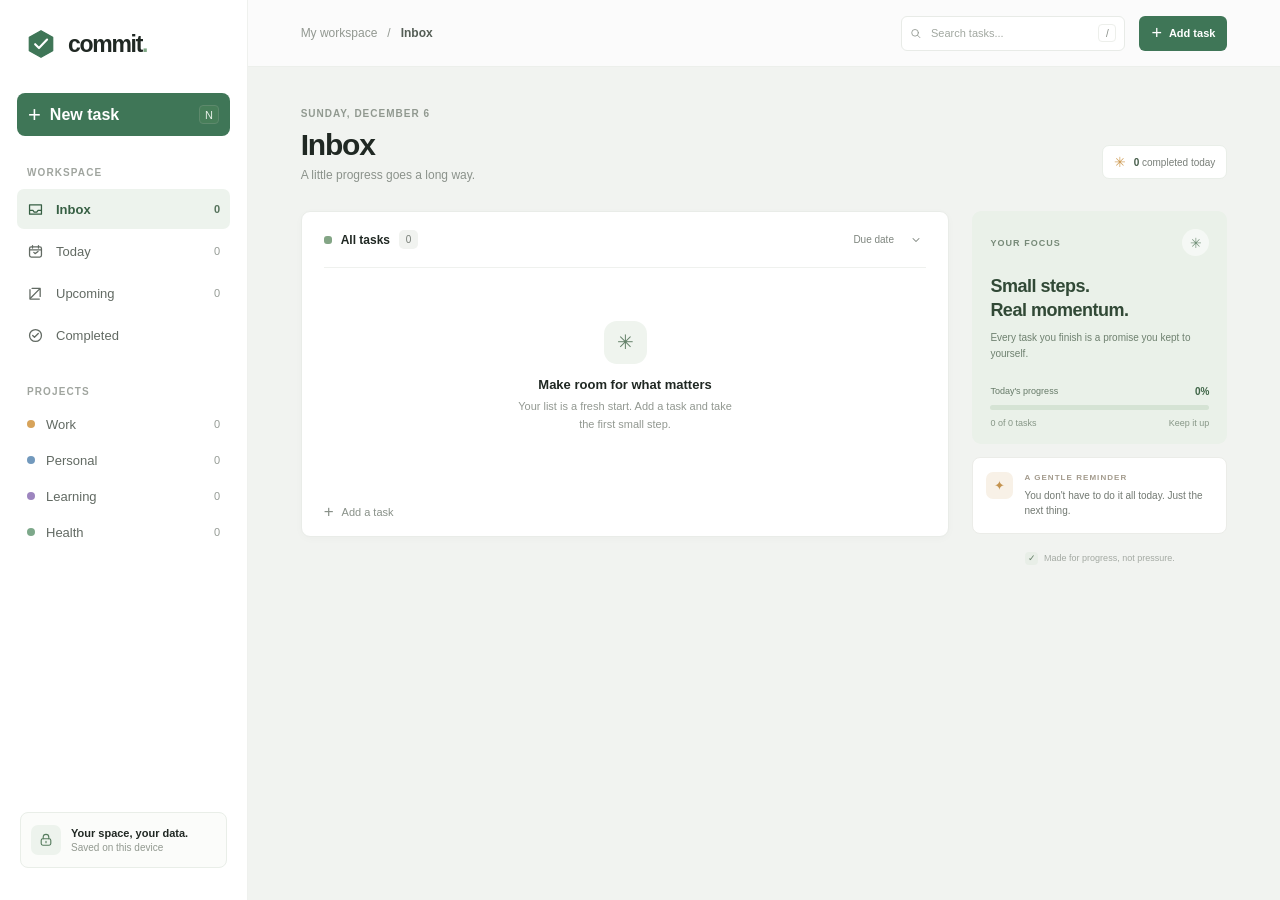
==== index.html @ 260418a7 "Update This is to see if it worked." ====
<!doctype html>
<html lang="en">
  <head>
    <meta charset="utf-8" />
    <meta name="viewport" content="width=device-width, initial-scale=1" />
    <meta
      name="description"
      content="Commit is a calm, local-first task manager that helps you make progress one task at a time."
    />
    <meta name="theme-color" content="#f7f8f6" />
    <title>Commit — Make room for what matters</title>
    <link rel="stylesheet" href="src/styles.css" />
    <script src="src/app.js" defer></script>
  </head>
  <body>
    <div class="app-shell">
      <aside class="sidebar" aria-label="Main navigation">
        <a class="brand" href="#" aria-label="Commit home" data-view-link="inbox">
          <span class="brand-mark" aria-hidden="true">
            <svg viewBox="0 0 32 32" fill="none">
              <path d="M16 3.5 27 9.75v12.5L16 28.5 5 22.25V9.75L16 3.5Z" />
              <path d="m10.5 16.2 3.6 3.6 7.6-8" />
            </svg>
          </span>
          <span class="brand-name">commit<span>.</span></span>
        </a>

        <button class="sidebar-add" type="button" data-open-dialog aria-label="New task">
          <span class="plus-icon" aria-hidden="true">+</span>
          <span>New task</span>
          <kbd>N</kbd>
        </button>

        <nav class="primary-nav" aria-label="Tasks">
          <p class="nav-label">WORKSPACE</p>
          <button class="nav-item is-active" type="button" data-view-link="inbox" aria-label="Inbox">
            <svg viewBox="0 0 20 20" aria-hidden="true"><path d="M3 4.5h14v11H3zM3 11h4l1.5 2h3L13 11h4" /></svg>
            <span>Inbox</span>
            <span class="nav-count" data-count="inbox">0</span>
          </button>
          <button class="nav-item" type="button" data-view-link="today" aria-label="Today">
            <svg viewBox="0 0 20 20" aria-hidden="true"><rect x="3" y="4.5" width="14" height="12" rx="2" /><path d="M6.5 3v3M13.5 3v3M3 8h14m-9 3 1.5 1.5L13 10" /></svg>
            <span>Today</span>
            <span class="nav-count" data-count="today">0</span>
          </button>
          <button class="nav-item" type="button" data-view-link="upcoming" aria-label="Upcoming">
            <svg viewBox="0 0 20 20" aria-hidden="true"><path d="M4 15.5 15.5 4M6 4h9.5v9.5" /><path d="M3.5 5.5v11h11" /></svg>
            <span>Upcoming</span>
            <span class="nav-count" data-count="upcoming">0</span>
          </button>
          <button class="nav-item" type="button" data-view-link="completed" aria-label="Completed">
            <svg viewBox="0 0 20 20" aria-hidden="true"><circle cx="10" cy="10" r="7" /><path d="m6.7 10 2.1 2.1 4.5-4.5" /></svg>
            <span>Completed</span>
          </button>
        </nav>

        <div class="projects">
          <div class="projects-heading">
            <p class="nav-label">PROJECTS</p>
          </div>
          <button class="project-item" type="button" data-project-link="Work" aria-label="Work project">
            <span class="project-dot dot-work"></span><span>Work</span>
            <span class="nav-count" data-project-count="Work">0</span>
          </button>
          <button class="project-item" type="button" data-project-link="Personal" aria-label="Personal project">
            <span class="project-dot dot-personal"></span><span>Personal</span>
            <span class="nav-count" data-project-count="Personal">0</span>
          </button>
          <button class="project-item" type="button" data-project-link="Learning" aria-label="Learning project">
            <span class="project-dot dot-learning"></span><span>Learning</span>
            <span class="nav-count" data-project-count="Learning">0</span>
          </button>
          <button class="project-item" type="button" data-project-link="Health" aria-label="Health project">
            <span class="project-dot dot-health"></span><span>Health</span>
            <span class="nav-count" data-project-count="Health">0</span>
          </button>
        </div>

        <div class="sidebar-bottom">
          <div class="local-note">
            <span class="local-icon" aria-hidden="true">
              <svg viewBox="0 0 20 20"><rect x="4" y="8.5" width="12" height="8" rx="2" /><path d="M6.5 8.5v-2a3.5 3.5 0 0 1 7 0v2m-3.5 3v2" /></svg>
            </span>
            <span><strong>Your space, your data.</strong><small>Saved on this device</small></span>
          </div>
        </div>
      </aside>

      <main class="main-area">
        <header class="topbar">
          <div class="breadcrumb"><span>My workspace</span><span aria-hidden="true">/</span><strong id="breadcrumb-view">Inbox</strong></div>
          <div class="topbar-actions">
            <label class="search-box">
              <svg viewBox="0 0 20 20" aria-hidden="true"><circle cx="8.8" cy="8.8" r="5.8" /><path d="m13.2 13.2 4 4" /></svg>
              <input id="search-input" type="search" placeholder="Search tasks..." aria-label="Search tasks" />
              <kbd>/</kbd>
            </label>
            <button class="top-add" type="button" data-open-dialog><span aria-hidden="true">+</span> Add task</button>
          </div>
        </header>

        <div id="storage-message" class="storage-message" role="status" hidden></div>

        <div class="content-wrap">
          <section class="welcome-row" aria-labelledby="page-title">
            <div>
              <p class="eyebrow" id="current-date"></p>
              <h1 id="page-title">Inbox</h1>
              <p class="page-subtitle" id="page-subtitle">A little progress goes a long way.</p>
            </div>
            <div class="streak-chip"><span class="sparkle" aria-hidden="true">✳</span><span><strong id="completed-today">0</strong> completed today</span></div>
          </section>

          <div class="dashboard-grid">
            <section class="task-panel" aria-label="Task list">
              <div class="list-toolbar">
                <div class="list-heading">
                  <span class="list-indicator" aria-hidden="true"></span>
                  <h2 id="list-title">All tasks</h2>
                  <span class="task-total" id="task-total">0</span>
                </div>
                <label class="sort-select">
                  <span class="sr-only">Sort tasks</span>
                  <select id="sort-select">
                    <option value="date">Due date</option>
                    <option value="priority">Priority</option>
                    <option value="created">Date added</option>
                  </select>
                  <svg viewBox="0 0 16 16" aria-hidden="true"><path d="m4 6 4 4 4-4" /></svg>
                </label>
              </div>
              <div id="task-list" class="task-list" aria-live="polite"></div>
              <button class="add-inline" type="button" data-open-dialog><span aria-hidden="true">+</span> Add a task</button>
            </section>

            <aside class="insights-column" aria-label="Your progress">
              <section class="focus-card">
                <div class="focus-card-top"><span class="card-kicker">YOUR FOCUS</span><span class="focus-orb" aria-hidden="true">✳</span></div>
                <h2>Small steps.<br />Real momentum.</h2>
                <p>Every task you finish is a promise you kept to yourself.</p>
                <div class="progress-meta"><span>Today's progress</span><strong id="progress-label">0%</strong></div>
                <div class="progress-track" role="progressbar" aria-label="Today's task completion" aria-valuemin="0" aria-valuemax="100" aria-valuenow="0"><span id="progress-fill"></span></div>
                <div class="progress-foot"><span id="progress-count">0 of 0 tasks</span><span>Keep it up</span></div>
              </section>

              <section class="tip-card">
                <span class="tip-icon" aria-hidden="true">✦</span>
                <div><p class="card-kicker">A GENTLE REMINDER</p><p class="tip-copy">You don't have to do it all today. Just the next thing.</p></div>
              </section>
              <div class="made-note"><span class="tiny-mark" aria-hidden="true">✓</span> Made for progress, not pressure.</div>
            </aside>
          </div>
        </div>
      </main>
    </div>

    <dialog class="task-dialog" id="task-dialog" aria-labelledby="dialog-title">
      <form id="task-form">
        <div class="dialog-header">
          <div><p class="eyebrow">MAKE A LITTLE PROGRESS</p><h2 id="dialog-title">Add a task</h2></div>
          <button class="icon-button" type="button" data-close-dialog aria-label="Close">×</button>
        </div>
        <label class="field-label" for="task-title">What needs doing?</label>
        <input class="title-input" id="task-title" name="title" maxlength="120" placeholder="e.g. Send the project update" required autocomplete="off" />
        <div class="form-row">
          <label class="form-field" for="task-project"><span class="field-label">Project</span>
            <select id="task-project" name="project">
              <option>Work</option><option>Personal</option><option>Learning</option><option>Health</option>
            </select>
          </label>
          <label class="form-field" for="task-priority"><span class="field-label">Priority</span>
            <select id="task-priority" name="priority">
              <option value="low">Low</option><option value="medium" selected>Medium</option><option value="high">High</option>
            </select>
          </label>
        </div>
        <label class="form-field due-field" for="task-due"><span class="field-label">Due date <span>(optional)</span></span>
          <input id="task-due" name="dueDate" type="date" />
        </label>
        <div class="dialog-actions">
          <button class="cancel-button" type="button" data-close-dialog>Cancel</button>
          <button class="submit-button" type="submit"><span aria-hidden="true">+</span> Add task</button>
        </div>
      </form>
    </dialog>
    <div class="toast" id="toast" role="status" aria-live="polite"></div>
  </body>
</html>
---- src/styles.css ----
:root {
  color-scheme: light;
  --ink: #202823;
  --muted: #858c86;
  --line: #edf0ec;
  --canvas: #f1f3f0;
  --green: #3f7657;
  --green-dark: #315f45;
  --green-pale: #e8f0e9;
  --font-body: "Segoe UI", Arial, sans-serif;
  --font-display: "Segoe UI", Arial, sans-serif;
  font-family: var(--font-body);
  color: var(--ink);
  background: var(--canvas);
  font-synthesis: none;
  text-rendering: optimizeLegibility;
  -webkit-font-smoothing: antialiased;
}

* { box-sizing: border-box; }
body { min-width: 320px; min-height: 100vh; margin: 0; }
button, input, select { font: inherit; }
button { color: inherit; }
button:focus-visible, a:focus-visible, input:focus-visible, select:focus-visible { outline: 3px solid #a8c8ad; outline-offset: 3px; }
.app-shell { min-height: 100vh; }

.sidebar {
  position: fixed;
  inset: 0 auto 0 0;
  z-index: 2;
  display: flex;
  flex-direction: column;
  width: 248px;
  padding: 27px 17px 14px;
  background: #fff;
  border-right: 1px solid #eff1ee;
}
.brand { display: inline-flex; align-items: center; gap: 10px; width: fit-content; margin: 0 0 32px 7px; color: var(--ink); text-decoration: none; }
.brand-mark { width: 34px; height: 34px; }
.brand-mark svg { width: 100%; height: 100%; }
.brand-mark path:first-child { fill: var(--green); stroke: var(--green); stroke-width: 1.2; stroke-linejoin: round; }
.brand-mark path:last-child { stroke: #fff; stroke-width: 2; stroke-linecap: round; stroke-linejoin: round; }
.brand-name { font: 800 23px var(--font-display); letter-spacing: -1.3px; }
.brand-name > span { color: #80a886; }
.sidebar-add { display: flex; align-items: center; gap: 9px; width: 100%; min-height: 43px; padding: 0 11px; border: 0; border-radius: 8px; background: var(--green); color: #fff; font-weight: 600; cursor: pointer; transition: background .18s, transform .18s; }
.sidebar-add:hover, .top-add:hover, .submit-button:hover { background: var(--green-dark); }
.sidebar-add:active, .top-add:active { transform: translateY(1px); }
.plus-icon { font-size: 22px; font-weight: 400; line-height: 1; }
kbd { display: inline-flex; align-items: center; justify-content: center; min-width: 20px; height: 19px; padding: 0 5px; border: 1px solid #e8ebe7; border-radius: 4px; background: #fff; color: #858b85; font: 500 11px var(--font-body); }
.sidebar-add kbd { margin-left: auto; border-color: #5d896c; background: #477e59; color: #e7f0e8; }
.primary-nav { margin-top: 31px; }
.nav-label { margin: 0; color: #a0a59f; font-size: 10px; font-weight: 700; letter-spacing: 1.1px; }
.primary-nav > .nav-label { margin: 0 0 11px 10px; }
.nav-item, .project-item { display: flex; align-items: center; gap: 12px; width: 100%; height: 40px; padding: 0 10px; border: 0; border-radius: 7px; background: transparent; color: #626a63; text-align: left; font-size: 13px; cursor: pointer; }
.nav-item + .nav-item { margin-top: 2px; }
.nav-item svg { width: 17px; height: 17px; flex: none; fill: none; stroke: currentColor; stroke-width: 1.5; stroke-linecap: round; stroke-linejoin: round; }
.nav-item:hover, .project-item:hover { background: #f6f8f5; }
.nav-item.is-active { background: #edf3ed; color: #365f43; font-weight: 600; }
.nav-count { margin-left: auto; color: #969c96; font-size: 11px; font-variant-numeric: tabular-nums; }
.nav-item.is-active .nav-count { color: #55725b; }
.projects { margin-top: 31px; }
.projects-heading { display: flex; align-items: center; margin: 0 0 9px 10px; }
.project-item { height: 36px; gap: 11px; }
.project-item.is-active { background: #edf3ed; }
.project-dot { width: 8px; height: 8px; border-radius: 50%; }
.dot-work { background: #d7a35a; }.dot-personal { background: #7299bd; }.dot-learning { background: #9d85bf; }.dot-health { background: #7da88a; }
.sidebar-bottom { margin-top: auto; }
.local-note { display: flex; align-items: center; gap: 10px; margin: 0 3px 18px; padding: 12px 10px; border: 1px solid #e9eee8; border-radius: 8px; background: #fbfcfa; }
.local-icon { display: grid; width: 30px; height: 30px; flex: none; place-items: center; border-radius: 7px; background: #edf3ed; color: #557b5d; }
.local-icon svg { width: 16px; height: 16px; fill: none; stroke: currentColor; stroke-width: 1.4; stroke-linecap: round; stroke-linejoin: round; }
.local-note strong, .local-note small { display: block; }
.local-note strong { font-size: 11px; font-weight: 600; }
.local-note small { margin-top: 3px; color: #929990; font-size: 10px; }
.main-area { min-height: 100vh; margin-left: 248px; }
.topbar { display: flex; align-items: center; justify-content: space-between; height: 67px; padding: 0 5.1%; border-bottom: 1px solid #ecefeb; background: rgba(255,255,255,.72); }
.breadcrumb { display: flex; align-items: center; gap: 10px; color: #929891; font-size: 12px; }
.breadcrumb strong { color: #555e56; font-weight: 600; }
.topbar-actions { display: flex; align-items: center; gap: 14px; }
.search-box { display: flex; align-items: center; gap: 9px; width: 224px; height: 35px; padding: 0 8px; border: 1px solid #e8ebe7; border-radius: 6px; background: white; }
.search-box svg { width: 15px; height: 15px; fill: none; stroke: #929891; stroke-width: 1.5; stroke-linecap: round; }
.search-box input { width: 100%; min-width: 0; padding: 0; border: 0; outline: 0; background: transparent; color: var(--ink); font-size: 11px; }
.search-box input::placeholder { color: #a2a8a1; }
.search-box kbd { min-width: 18px; height: 18px; border-color: #edeFEB; font-size: 10px; }
.top-add { display: flex; align-items: center; gap: 7px; height: 35px; padding: 0 12px; border: 0; border-radius: 6px; background: var(--green); color: white; font-size: 11px; font-weight: 600; cursor: pointer; transition: background .18s, transform .18s; }
.top-add > span { font-size: 18px; font-weight: 400; line-height: 1; }
.content-wrap { max-width: 1240px; margin: 0 auto; padding: 41px 5.1% 60px; }
.welcome-row { display: flex; align-items: flex-end; justify-content: space-between; margin-bottom: 29px; }
.eyebrow { margin: 0 0 8px; color: #919990; font-size: 10px; font-weight: 600; letter-spacing: 1px; text-transform: uppercase; }
h1, h2, p { margin-top: 0; }
h1 { margin-bottom: 5px; font: 700 30px/1.2 var(--font-display); letter-spacing: -1.2px; }
.page-subtitle { margin: 0; color: #8b928b; font-size: 12px; }
.streak-chip { display: flex; align-items: center; gap: 8px; margin-bottom: 3px; padding: 8px 11px; border: 1px solid #e9eee8; border-radius: 7px; background: #fff; color: #797f79; font-size: 10px; }
.streak-chip strong { color: #455c49; font-weight: 700; }
.sparkle { color: #ce9b54; font-size: 14px; }
.dashboard-grid { display: grid; grid-template-columns: minmax(0, 1fr) 255px; align-items: start; gap: 23px; }
.task-panel { min-width: 0; padding: 0 22px; border: 1px solid #e9ece8; border-radius: 9px; background: #fff; box-shadow: 0 2px 8px rgba(28,42,30,.025); }
.list-toolbar { display: flex; align-items: center; justify-content: space-between; min-height: 56px; border-bottom: 1px solid #eff1ee; }
.list-heading { display: flex; align-items: center; gap: 9px; }
.list-indicator { width: 8px; height: 8px; border-radius: 3px; background: #83a585; }
.list-heading h2 { margin: 0; font-size: 12px; font-weight: 600; }
.task-total { display: inline-grid; min-width: 19px; height: 19px; padding: 0 5px; place-items: center; border-radius: 5px; background: #f1f3f0; color: #777e77; font-size: 10px; }
.sort-select { position: relative; display: inline-flex; align-items: center; }
.sort-select select { appearance: none; padding: 6px 21px 6px 8px; border: 0; outline-offset: 0; background: transparent; color: #7f867f; font-size: 10px; cursor: pointer; }
.sort-select svg { position: absolute; right: 4px; width: 12px; height: 12px; pointer-events: none; fill: none; stroke: #848b84; stroke-width: 1.4; stroke-linecap: round; stroke-linejoin: round; }
.task-list { min-height: 220px; }
.task-row { display: grid; grid-template-columns: 20px minmax(0,1fr) auto 27px; align-items: center; gap: 11px; min-height: 66px; border-bottom: 1px solid #f0f2ef; }
.task-check { display: grid; width: 18px; height: 18px; padding: 0; place-items: center; border: 1.5px solid #cbd3ca; border-radius: 50%; background: #fff; color: transparent; cursor: pointer; transition: all .18s; }
.task-check:hover { border-color: var(--green); background: #f4f8f4; }
.task-check svg { width: 11px; height: 11px; fill: none; stroke: currentColor; stroke-width: 2; stroke-linecap: round; stroke-linejoin: round; }
.task-check[aria-pressed="true"] { border-color: var(--green); background: var(--green); color: white; }
.task-main { min-width: 0; }
.task-name { overflow: hidden; margin: 0; color: #343b35; font-size: 12px; font-weight: 500; line-height: 1.4; text-overflow: ellipsis; white-space: nowrap; }
.task-row.is-complete .task-name { color: #9a9f99; text-decoration: line-through; }
.task-meta { display: flex; align-items: center; gap: 7px; margin-top: 5px; color: #929891; font-size: 10px; }
.task-project { display: inline-flex; align-items: center; gap: 5px; }
.task-project .project-dot { width: 6px; height: 6px; }
.meta-divider { width: 2px; height: 2px; border-radius: 50%; background: #b5bbb4; }
.due-label.is-overdue { color: #bd655c; }
.priority-label { display: inline-flex; align-items: center; gap: 4px; margin-left: 3px; color: #90968f; font-size: 9px; text-transform: capitalize; }
.priority-label::before { width: 6px; height: 6px; border-radius: 50%; background: #b4b9b3; content: ""; }
.priority-high::before { background: #d77967; }.priority-medium::before { background: #d9aa5e; }.priority-low::before { background: #8bab8d; }
.delete-task { display: grid; width: 26px; height: 28px; padding: 0; place-items: center; border: 0; border-radius: 5px; background: transparent; color: #a2a8a1; font-size: 17px; cursor: pointer; opacity: 0; transition: opacity .15s, background .15s; }
.task-row:hover .delete-task, .delete-task:focus-visible { opacity: 1; }
.delete-task:hover { background: #fff1ef; color: #b85e55; }
.add-inline { display: flex; align-items: center; gap: 8px; width: 100%; height: 48px; padding: 0; border: 0; background: transparent; color: #899189; font-size: 11px; text-align: left; cursor: pointer; }
.add-inline:hover { color: var(--green); }
.add-inline span { font-size: 17px; font-weight: 400; }
.empty-state { display: flex; flex-direction: column; align-items: center; justify-content: center; min-height: 218px; padding: 25px 10px; text-align: center; }
.empty-icon { display: grid; width: 43px; height: 43px; margin-bottom: 13px; place-items: center; border-radius: 13px; background: #eff4ee; color: #638068; font-size: 20px; }
.empty-state h3 { margin: 0 0 6px; font: 600 13px var(--font-display); }
.empty-state p { max-width: 230px; margin: 0; color: #929891; font-size: 11px; line-height: 1.6; }
.insights-column { display: flex; flex-direction: column; gap: 13px; }
.focus-card { overflow: hidden; padding: 18px 18px 16px; border-radius: 9px; background: #eaf1e9; }
.focus-card-top { display: flex; align-items: center; justify-content: space-between; }
.card-kicker { margin: 0; color: #778a78; font-size: 9px; font-weight: 700; letter-spacing: 1.05px; }
.focus-orb { display: grid; width: 27px; height: 27px; place-items: center; border-radius: 50%; background: rgba(255,255,255,.55); color: #729078; font-size: 14px; }
.focus-card h2 { margin: 18px 0 7px; color: #314936; font: 700 18px/1.35 var(--font-display); letter-spacing: -.5px; }
.focus-card > p { margin: 0; color: #6e806f; font-size: 10px; line-height: 1.65; }
.progress-meta { display: flex; justify-content: space-between; margin-top: 23px; color: #657967; font-size: 9px; }
.progress-meta strong { color: #3f6547; font-size: 10px; }
.progress-track { overflow: hidden; height: 5px; margin-top: 8px; border-radius: 99px; background: #d5e3d4; }
.progress-track > span { display: block; width: 0; height: 100%; border-radius: inherit; background: #668a69; transition: width .25s ease; }
.progress-foot { display: flex; justify-content: space-between; margin-top: 8px; color: #869686; font-size: 9px; }
.tip-card { display: flex; gap: 11px; padding: 14px 13px; border: 1px solid #ebece8; border-radius: 8px; background: #fff; }
.tip-icon { display: grid; width: 27px; height: 27px; flex: none; place-items: center; border-radius: 7px; background: #f8f1e7; color: #c4934f; font-size: 13px; }
.tip-card .card-kicker { margin: 1px 0 6px; color: #a39b8d; font-size: 8px; }
.tip-copy { margin: 0; color: #727972; font-size: 10px; line-height: 1.55; }
.made-note { display: flex; align-items: center; justify-content: center; gap: 6px; padding-top: 5px; color: #a3a9a2; font-size: 9px; }
.tiny-mark { display: grid; width: 13px; height: 13px; place-items: center; border-radius: 4px; background: #e8eee7; color: #68826a; font-size: 9px; }
.storage-message { margin: 12px 5.1% 0; padding: 10px 13px; border: 1px solid #edcf9e; border-radius: 6px; background: #fff8eb; color: #795a27; font-size: 12px; }
.sr-only { position: absolute; overflow: hidden; width: 1px; height: 1px; clip: rect(0, 0, 0, 0); white-space: nowrap; clip-path: inset(50%); }

.task-dialog { width: min(450px, calc(100% - 32px)); padding: 0; border: 1px solid #e9ece8; border-radius: 12px; background: #fff; color: var(--ink); box-shadow: 0 24px 90px rgba(29,43,32,.2); }
.task-dialog::backdrop { background: rgba(25, 35, 27, .32); backdrop-filter: blur(2px); }
.task-dialog form { padding: 25px; }
.dialog-header { display: flex; align-items: flex-start; justify-content: space-between; margin-bottom: 25px; }
.dialog-header .eyebrow { margin-bottom: 6px; font-size: 9px; }
.dialog-header h2 { margin: 0; font: 700 21px var(--font-display); letter-spacing: -.5px; }
.icon-button { width: 29px; height: 29px; border: 0; border-radius: 6px; background: #f4f6f3; color: #7d857d; font-size: 21px; line-height: 1; cursor: pointer; }
.field-label { display: block; margin-bottom: 7px; color: #5d655e; font-size: 11px; font-weight: 600; }
.title-input, .form-field select, .form-field input { width: 100%; min-height: 39px; padding: 0 11px; border: 1px solid #e4e9e3; border-radius: 6px; background: white; color: var(--ink); font-size: 12px; }
.title-input::placeholder { color: #abb1aa; }
.title-input:focus, .form-field select:focus, .form-field input:focus { border-color: #8eaf91; outline: 2px solid #d9e9da; }
.form-row { display: grid; grid-template-columns: 1fr 1fr; gap: 13px; margin-top: 17px; }
.form-field { display: block; }
.form-field select { appearance: auto; }
.due-field { margin-top: 17px; }
.field-label > span { color: #a0a69f; font-weight: 400; }
.dialog-actions { display: flex; justify-content: flex-end; gap: 9px; margin-top: 25px; padding-top: 17px; border-top: 1px solid #eff1ee; }
.cancel-button, .submit-button { min-height: 35px; padding: 0 12px; border: 1px solid #e6e9e5; border-radius: 6px; background: white; color: #6d756e; font-size: 11px; font-weight: 600; cursor: pointer; }
.submit-button { display: flex; align-items: center; gap: 6px; border-color: var(--green); background: var(--green); color: white; }
.submit-button span { font-size: 17px; font-weight: 400; }
.toast { position: fixed; right: 24px; bottom: 22px; z-index: 5; padding: 11px 15px; border: 1px solid #dce8db; border-radius: 7px; background: #fff; color: #3f6547; box-shadow: 0 8px 30px rgba(28,42,30,.12); font-size: 12px; opacity: 0; pointer-events: none; transform: translateY(8px); transition: opacity .2s, transform .2s; }
.toast.is-visible { opacity: 1; transform: translateY(0); }

@media (max-width: 1100px) {
  .sidebar { width: 220px; }
  .main-area { margin-left: 220px; }
  .dashboard-grid { grid-template-columns: minmax(0, 1fr) 225px; gap: 16px; }
  .task-panel { padding: 0 16px; }
  .content-wrap { padding-right: 4%; padding-left: 4%; }
}
@media (max-width: 820px) {
  .sidebar { width: 66px; align-items: center; padding: 20px 9px 12px; }
  .brand { margin: 0 0 26px; }
  .brand-name, .sidebar-add > span:not(.plus-icon), .sidebar-add kbd, .nav-label, .nav-item > span:not(.nav-count), .nav-count, .sidebar-bottom .local-note { display: none; }
  .sidebar-add { justify-content: center; width: 43px; padding: 0; }
  .sidebar-add .plus-icon { font-size: 25px; }
  .primary-nav { width: 100%; margin-top: 25px; }
  .nav-item { justify-content: center; padding: 0; }
  .nav-item svg { width: 19px; height: 19px; }
  .projects { display: block; width: 100%; margin-top: 15px; }
  .projects-heading { display: none; }
  .project-item { justify-content: center; height: 36px; padding: 0; }
  .project-item > span:not(.project-dot) { display: none; }
  .sidebar-bottom { width: 100%; }
  .main-area { margin-left: 66px; }
  .dashboard-grid { grid-template-columns: minmax(0, 1fr); }
  .insights-column { display: grid; grid-template-columns: 1fr 1fr; align-items: start; }
  .focus-card { grid-row: span 2; }
  .made-note { grid-column: 2; }
}
@media (max-width: 560px) {
  .topbar { height: 58px; padding: 0 16px; }
  .breadcrumb { gap: 7px; font-size: 10px; }
  .topbar-actions { gap: 8px; }
  .search-box { width: 35px; height: 34px; justify-content: center; padding: 0; border: 0; background: transparent; }
  .search-box input, .search-box kbd { display: none; }
  .search-box:focus-within { position: absolute; right: 100px; left: 12px; z-index: 3; justify-content: flex-start; width: auto; padding: 0 10px; border: 1px solid #e8ebe7; background: white; }
  .search-box:focus-within input { display: block; }
  .top-add { height: 33px; padding: 0 9px; font-size: 10px; }
  .content-wrap { padding: 30px 16px 40px; }
  .welcome-row { align-items: flex-start; gap: 10px; margin-bottom: 22px; }
  h1 { font-size: 26px; }
  .page-subtitle { max-width: 225px; font-size: 11px; }
  .streak-chip { gap: 5px; padding: 7px 8px; font-size: 9px; white-space: nowrap; }
  .task-panel { padding: 0 12px; }
  .task-row { grid-template-columns: 19px minmax(0,1fr) 21px; gap: 9px; min-height: 65px; }
  .task-row .priority-label { display: none; }
  .delete-task { opacity: 1; }
  .insights-column { grid-template-columns: 1fr; }
  .focus-card { grid-row: auto; }
  .made-note { grid-column: auto; }
}
@media (prefers-reduced-motion: reduce) {
  *, *::before, *::after { scroll-behavior: auto !important; transition-duration: .01ms !important; animation-duration: .01ms !important; animation-iteration-count: 1 !important; }
}
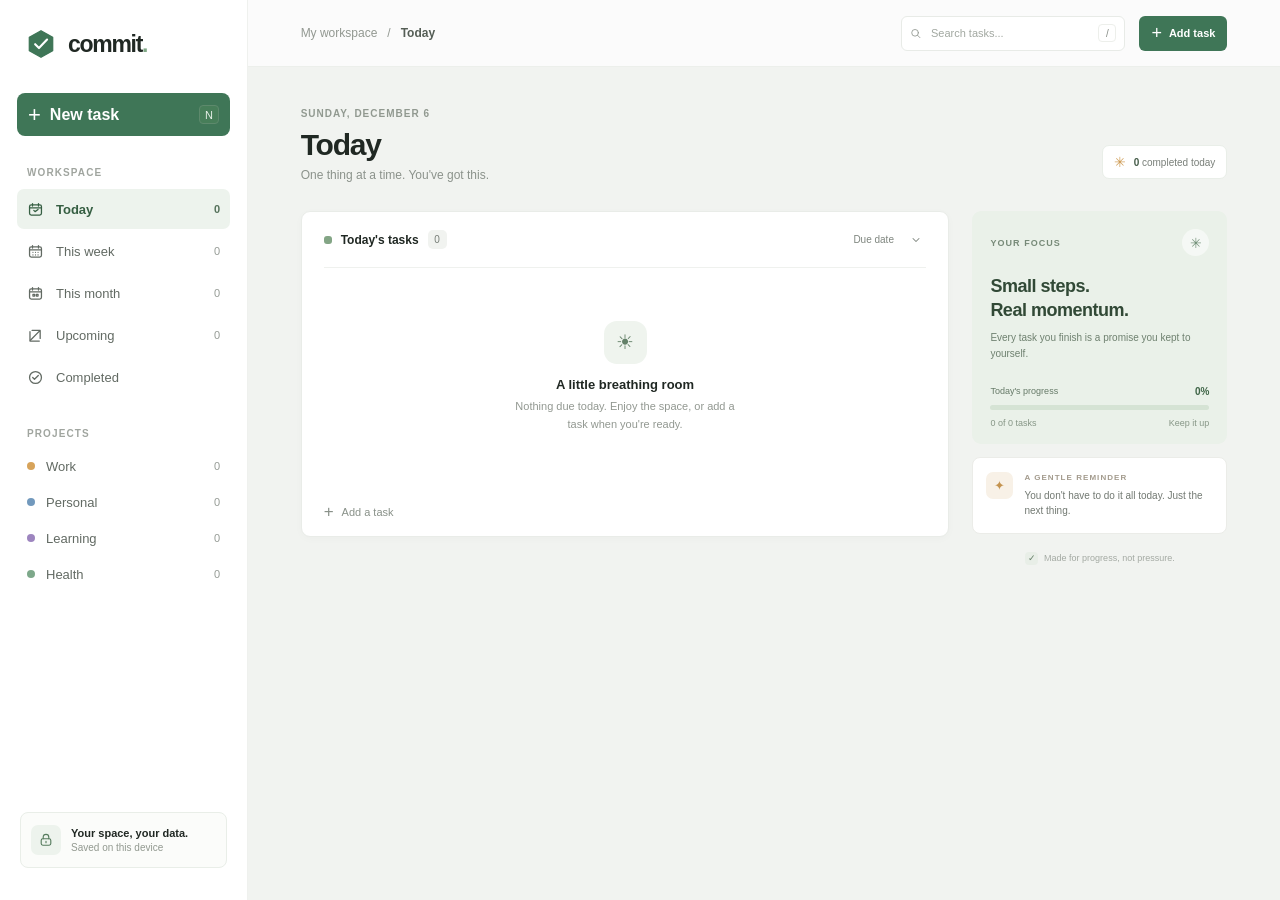
==== commit be65bb5b: "Update" ====
--- a/index.html
+++ b/index.html
@@ -7,7 +7,7 @@
       name="description"
       content="Commit is a calm, local-first task manager that helps you make progress one task at a time."
     />
-    <meta name="theme-color" content="#f7f8f6" />
+    <meta name="theme-color" content="#f1f3f0" />
     <title>Commit — Make room for what matters</title>
     <link rel="stylesheet" href="src/styles.css" />
     <script src="src/app.js" defer></script>
@@ -15,7 +15,7 @@
   <body>
     <div class="app-shell">
       <aside class="sidebar" aria-label="Main navigation">
-        <a class="brand" href="#" aria-label="Commit home" data-view-link="inbox">
+        <a class="brand" href="#" aria-label="Commit home" data-home-link>
           <span class="brand-mark" aria-hidden="true">
             <svg viewBox="0 0 32 32" fill="none">
               <path d="M16 3.5 27 9.75v12.5L16 28.5 5 22.25V9.75L16 3.5Z" />
@@ -33,15 +33,20 @@
 
         <nav class="primary-nav" aria-label="Tasks">
           <p class="nav-label">WORKSPACE</p>
-          <button class="nav-item is-active" type="button" data-view-link="inbox" aria-label="Inbox">
-            <svg viewBox="0 0 20 20" aria-hidden="true"><path d="M3 4.5h14v11H3zM3 11h4l1.5 2h3L13 11h4" /></svg>
-            <span>Inbox</span>
-            <span class="nav-count" data-count="inbox">0</span>
-          </button>
-          <button class="nav-item" type="button" data-view-link="today" aria-label="Today">
+          <button class="nav-item is-active" type="button" data-view-link="today" aria-label="Today">
             <svg viewBox="0 0 20 20" aria-hidden="true"><rect x="3" y="4.5" width="14" height="12" rx="2" /><path d="M6.5 3v3M13.5 3v3M3 8h14m-9 3 1.5 1.5L13 10" /></svg>
             <span>Today</span>
             <span class="nav-count" data-count="today">0</span>
+          </button>
+          <button class="nav-item" type="button" data-view-link="week" aria-label="This week">
+            <svg viewBox="0 0 20 20" aria-hidden="true"><rect x="3" y="4.5" width="14" height="12" rx="2" /><path d="M6.5 3v3M13.5 3v3M3 8h14M7 11h.01M10 11h.01M13 11h.01M7 14h.01M10 14h.01M13 14h.01" /></svg>
+            <span>This week</span>
+            <span class="nav-count" data-count="week">0</span>
+          </button>
+          <button class="nav-item" type="button" data-view-link="month" aria-label="This month">
+            <svg viewBox="0 0 20 20" aria-hidden="true"><rect x="3" y="4.5" width="14" height="12" rx="2" /><path d="M6.5 3v3M13.5 3v3M3 8h14M7 11h2v2H7zM11 11h2v2h-2z" /></svg>
+            <span>This month</span>
+            <span class="nav-count" data-count="month">0</span>
           </button>
           <button class="nav-item" type="button" data-view-link="upcoming" aria-label="Upcoming">
             <svg viewBox="0 0 20 20" aria-hidden="true"><path d="M4 15.5 15.5 4M6 4h9.5v9.5" /><path d="M3.5 5.5v11h11" /></svg>
@@ -88,7 +93,7 @@
 
       <main class="main-area">
         <header class="topbar">
-          <div class="breadcrumb"><span>My workspace</span><span aria-hidden="true">/</span><strong id="breadcrumb-view">Inbox</strong></div>
+          <div class="breadcrumb"><span>My workspace</span><span aria-hidden="true">/</span><strong id="breadcrumb-view">Today</strong></div>
           <div class="topbar-actions">
             <label class="search-box">
               <svg viewBox="0 0 20 20" aria-hidden="true"><circle cx="8.8" cy="8.8" r="5.8" /><path d="m13.2 13.2 4 4" /></svg>
@@ -105,8 +110,8 @@
           <section class="welcome-row" aria-labelledby="page-title">
             <div>
               <p class="eyebrow" id="current-date"></p>
-              <h1 id="page-title">Inbox</h1>
-              <p class="page-subtitle" id="page-subtitle">A little progress goes a long way.</p>
+              <h1 id="page-title">Today</h1>
+              <p class="page-subtitle" id="page-subtitle">One thing at a time. You've got this.</p>
             </div>
             <div class="streak-chip"><span class="sparkle" aria-hidden="true">✳</span><span><strong id="completed-today">0</strong> completed today</span></div>
           </section>
@@ -116,7 +121,7 @@
               <div class="list-toolbar">
                 <div class="list-heading">
                   <span class="list-indicator" aria-hidden="true"></span>
-                  <h2 id="list-title">All tasks</h2>
+                  <h2 id="list-title">Today's tasks</h2>
                   <span class="task-total" id="task-total">0</span>
                 </div>
                 <label class="sort-select">
@@ -138,7 +143,7 @@
                 <div class="focus-card-top"><span class="card-kicker">YOUR FOCUS</span><span class="focus-orb" aria-hidden="true">✳</span></div>
                 <h2>Small steps.<br />Real momentum.</h2>
                 <p>Every task you finish is a promise you kept to yourself.</p>
-                <div class="progress-meta"><span>Today's progress</span><strong id="progress-label">0%</strong></div>
+                <div class="progress-meta"><span id="progress-title">Today's progress</span><strong id="progress-label">0%</strong></div>
                 <div class="progress-track" role="progressbar" aria-label="Today's task completion" aria-valuemin="0" aria-valuemax="100" aria-valuenow="0"><span id="progress-fill"></span></div>
                 <div class="progress-foot"><span id="progress-count">0 of 0 tasks</span><span>Keep it up</span></div>
               </section>
@@ -157,7 +162,7 @@
     <dialog class="task-dialog" id="task-dialog" aria-labelledby="dialog-title">
       <form id="task-form">
         <div class="dialog-header">
-          <div><p class="eyebrow">MAKE A LITTLE PROGRESS</p><h2 id="dialog-title">Add a task</h2></div>
+          <div><p class="eyebrow" id="dialog-kicker">MAKE A LITTLE PROGRESS</p><h2 id="dialog-title">Add a task</h2></div>
           <button class="icon-button" type="button" data-close-dialog aria-label="Close">×</button>
         </div>
         <label class="field-label" for="task-title">What needs doing?</label>
@@ -179,10 +184,10 @@
         </label>
         <div class="dialog-actions">
           <button class="cancel-button" type="button" data-close-dialog>Cancel</button>
-          <button class="submit-button" type="submit"><span aria-hidden="true">+</span> Add task</button>
+          <button class="submit-button" type="submit"><span aria-hidden="true">+</span><span id="submit-label">Add task</span></button>
         </div>
       </form>
     </dialog>
-    <div class="toast" id="toast" role="status" aria-live="polite"></div>
+    <div class="toast" id="toast" role="status" aria-live="polite"><span id="toast-message"></span><button class="undo-button" id="undo-delete" type="button" hidden>Undo</button></div>
   </body>
 </html>
--- a/src/styles.css
+++ b/src/styles.css
@@ -103,7 +103,7 @@
 .sort-select select { appearance: none; padding: 6px 21px 6px 8px; border: 0; outline-offset: 0; background: transparent; color: #7f867f; font-size: 10px; cursor: pointer; }
 .sort-select svg { position: absolute; right: 4px; width: 12px; height: 12px; pointer-events: none; fill: none; stroke: #848b84; stroke-width: 1.4; stroke-linecap: round; stroke-linejoin: round; }
 .task-list { min-height: 220px; }
-.task-row { display: grid; grid-template-columns: 20px minmax(0,1fr) auto 27px; align-items: center; gap: 11px; min-height: 66px; border-bottom: 1px solid #f0f2ef; }
+.task-row { display: grid; grid-template-columns: 20px minmax(0,1fr) auto 56px; align-items: center; gap: 11px; min-height: 66px; border-bottom: 1px solid #f0f2ef; }
 .task-check { display: grid; width: 18px; height: 18px; padding: 0; place-items: center; border: 1.5px solid #cbd3ca; border-radius: 50%; background: #fff; color: transparent; cursor: pointer; transition: all .18s; }
 .task-check:hover { border-color: var(--green); background: #f4f8f4; }
 .task-check svg { width: 11px; height: 11px; fill: none; stroke: currentColor; stroke-width: 2; stroke-linecap: round; stroke-linejoin: round; }
@@ -119,8 +119,12 @@
 .priority-label { display: inline-flex; align-items: center; gap: 4px; margin-left: 3px; color: #90968f; font-size: 9px; text-transform: capitalize; }
 .priority-label::before { width: 6px; height: 6px; border-radius: 50%; background: #b4b9b3; content: ""; }
 .priority-high::before { background: #d77967; }.priority-medium::before { background: #d9aa5e; }.priority-low::before { background: #8bab8d; }
-.delete-task { display: grid; width: 26px; height: 28px; padding: 0; place-items: center; border: 0; border-radius: 5px; background: transparent; color: #a2a8a1; font-size: 17px; cursor: pointer; opacity: 0; transition: opacity .15s, background .15s; }
-.task-row:hover .delete-task, .delete-task:focus-visible { opacity: 1; }
+.task-actions { display: flex; align-items: center; justify-content: flex-end; gap: 2px; }
+.edit-task, .delete-task { display: grid; width: 26px; height: 28px; padding: 0; place-items: center; border: 0; border-radius: 5px; background: transparent; color: #929a92; cursor: pointer; opacity: 0; transition: opacity .15s, background .15s, color .15s; }
+.edit-task svg { width: 15px; height: 15px; fill: none; stroke: currentColor; stroke-width: 1.35; stroke-linecap: round; stroke-linejoin: round; }
+.delete-task { color: #a2a8a1; font-size: 17px; }
+.task-row:hover .edit-task, .task-row:hover .delete-task, .edit-task:focus-visible, .delete-task:focus-visible { opacity: 1; }
+.edit-task:hover { background: #edf3ed; color: var(--green); }
 .delete-task:hover { background: #fff1ef; color: #b85e55; }
 .add-inline { display: flex; align-items: center; gap: 8px; width: 100%; height: 48px; padding: 0; border: 0; background: transparent; color: #899189; font-size: 11px; text-align: left; cursor: pointer; }
 .add-inline:hover { color: var(--green); }
@@ -169,9 +173,11 @@
 .dialog-actions { display: flex; justify-content: flex-end; gap: 9px; margin-top: 25px; padding-top: 17px; border-top: 1px solid #eff1ee; }
 .cancel-button, .submit-button { min-height: 35px; padding: 0 12px; border: 1px solid #e6e9e5; border-radius: 6px; background: white; color: #6d756e; font-size: 11px; font-weight: 600; cursor: pointer; }
 .submit-button { display: flex; align-items: center; gap: 6px; border-color: var(--green); background: var(--green); color: white; }
-.submit-button span { font-size: 17px; font-weight: 400; }
-.toast { position: fixed; right: 24px; bottom: 22px; z-index: 5; padding: 11px 15px; border: 1px solid #dce8db; border-radius: 7px; background: #fff; color: #3f6547; box-shadow: 0 8px 30px rgba(28,42,30,.12); font-size: 12px; opacity: 0; pointer-events: none; transform: translateY(8px); transition: opacity .2s, transform .2s; }
-.toast.is-visible { opacity: 1; transform: translateY(0); }
+.submit-button > span:first-child { font-size: 17px; font-weight: 400; }
+.toast { display: flex; align-items: center; gap: 14px; position: fixed; right: 24px; bottom: 22px; z-index: 5; padding: 10px 12px 10px 15px; border: 1px solid #dce8db; border-radius: 7px; background: #fff; color: #3f6547; box-shadow: 0 8px 30px rgba(28,42,30,.12); font-size: 12px; opacity: 0; pointer-events: none; transform: translateY(8px); transition: opacity .2s, transform .2s; }
+.undo-button { padding: 4px 7px; border: 0; border-radius: 4px; background: #edf3ed; color: #365f43; font-size: 11px; font-weight: 700; cursor: pointer; }
+.undo-button:hover { background: #dce9dc; }
+.toast.is-visible { opacity: 1; pointer-events: auto; transform: translateY(0); }
 
 @media (max-width: 1100px) {
   .sidebar { width: 220px; }
@@ -215,9 +221,9 @@
   .page-subtitle { max-width: 225px; font-size: 11px; }
   .streak-chip { gap: 5px; padding: 7px 8px; font-size: 9px; white-space: nowrap; }
   .task-panel { padding: 0 12px; }
-  .task-row { grid-template-columns: 19px minmax(0,1fr) 21px; gap: 9px; min-height: 65px; }
+  .task-row { grid-template-columns: 19px minmax(0,1fr) 54px; gap: 9px; min-height: 65px; }
   .task-row .priority-label { display: none; }
-  .delete-task { opacity: 1; }
+  .edit-task, .delete-task { opacity: 1; }
   .insights-column { grid-template-columns: 1fr; }
   .focus-card { grid-row: auto; }
   .made-note { grid-column: auto; }
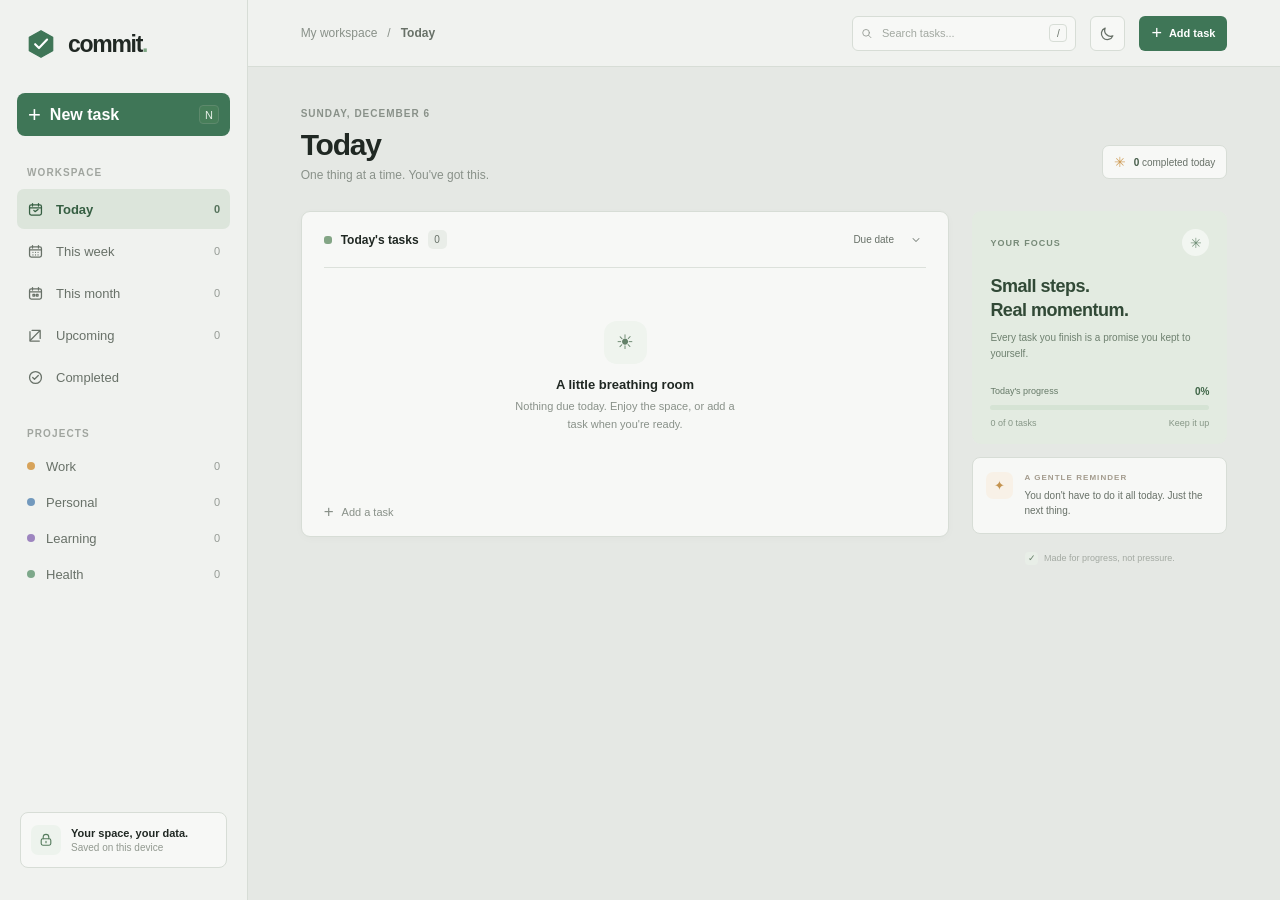
==== commit 4c9f64af: "Dark mode and light less bright" ====
--- a/index.html
+++ b/index.html
@@ -7,7 +7,7 @@
       name="description"
       content="Commit is a calm, local-first task manager that helps you make progress one task at a time."
     />
-    <meta name="theme-color" content="#f1f3f0" />
+    <meta name="theme-color" content="#e5e8e4" />
     <title>Commit — Make room for what matters</title>
     <link rel="stylesheet" href="src/styles.css" />
     <script src="src/app.js" defer></script>
@@ -100,6 +100,10 @@
               <input id="search-input" type="search" placeholder="Search tasks..." aria-label="Search tasks" />
               <kbd>/</kbd>
             </label>
+            <button class="theme-toggle" id="theme-toggle" type="button" aria-label="Switch to dark mode" aria-pressed="false" title="Switch to dark mode">
+              <svg class="theme-icon theme-icon-moon" viewBox="0 0 20 20" aria-hidden="true"><path d="M16.3 12.8A7 7 0 0 1 7.2 3.7a7 7 0 1 0 9.1 9.1Z" /></svg>
+              <svg class="theme-icon theme-icon-sun" viewBox="0 0 20 20" aria-hidden="true"><circle cx="10" cy="10" r="3.2" /><path d="M10 2.5v1.4m0 12.2v1.4m7.5-7.5h-1.4M3.9 10H2.5m12.8-5.3-1 1m-8.6 8.6-1 1m11.6 0-1-1m-8.6-8.6-1-1" /></svg>
+            </button>
             <button class="top-add" type="button" data-open-dialog><span aria-hidden="true">+</span> Add task</button>
           </div>
         </header>
--- a/src/styles.css
+++ b/src/styles.css
@@ -1,9 +1,19 @@
 :root {
   color-scheme: light;
   --ink: #202823;
-  --muted: #858c86;
-  --line: #edf0ec;
-  --canvas: #f1f3f0;
+  --muted: #717a72;
+  --line: #dce1db;
+  --border: #d7ddd6;
+  --canvas: #e5e8e4;
+  --sidebar: #f0f2ef;
+  --surface: #f7f8f6;
+  --surface-hover: #e9ede8;
+  --surface-muted: #e9ede8;
+  --text-secondary: #687168;
+  --text-muted: #899189;
+  --active-bg: #dce5db;
+  --active-ink: #365f43;
+  --focus-card: #e3ebe1;
   --green: #3f7657;
   --green-dark: #315f45;
   --green-pale: #e8f0e9;
@@ -12,6 +22,7 @@
   font-family: var(--font-body);
   color: var(--ink);
   background: var(--canvas);
+  transition: background-color .2s ease, color .2s ease;
   font-synthesis: none;
   text-rendering: optimizeLegibility;
   -webkit-font-smoothing: antialiased;
@@ -32,8 +43,8 @@
   flex-direction: column;
   width: 248px;
   padding: 27px 17px 14px;
-  background: #fff;
-  border-right: 1px solid #eff1ee;
+  background: var(--sidebar);
+  border-right: 1px solid var(--border);
 }
 .brand { display: inline-flex; align-items: center; gap: 10px; width: fit-content; margin: 0 0 32px 7px; color: var(--ink); text-decoration: none; }
 .brand-mark { width: 34px; height: 34px; }
@@ -46,72 +57,78 @@
 .sidebar-add:hover, .top-add:hover, .submit-button:hover { background: var(--green-dark); }
 .sidebar-add:active, .top-add:active { transform: translateY(1px); }
 .plus-icon { font-size: 22px; font-weight: 400; line-height: 1; }
-kbd { display: inline-flex; align-items: center; justify-content: center; min-width: 20px; height: 19px; padding: 0 5px; border: 1px solid #e8ebe7; border-radius: 4px; background: #fff; color: #858b85; font: 500 11px var(--font-body); }
+kbd { display: inline-flex; align-items: center; justify-content: center; min-width: 20px; height: 19px; padding: 0 5px; border: 1px solid var(--border); border-radius: 4px; background: var(--surface); color: var(--text-secondary); font: 500 11px var(--font-body); }
 .sidebar-add kbd { margin-left: auto; border-color: #5d896c; background: #477e59; color: #e7f0e8; }
+.theme-toggle { display: grid; width: 35px; height: 35px; flex: none; padding: 0; place-items: center; border: 1px solid var(--border); border-radius: 6px; background: var(--surface); color: var(--text-secondary); cursor: pointer; transition: background .18s, color .18s, border-color .18s; }
+.theme-toggle:hover { background: var(--surface-hover); color: var(--ink); }
+.theme-icon { width: 17px; height: 17px; fill: none; stroke: currentColor; stroke-width: 1.5; stroke-linecap: round; stroke-linejoin: round; }
+.theme-icon-sun { display: none; }
+:root[data-theme="dark"] .theme-icon-moon { display: none; }
+:root[data-theme="dark"] .theme-icon-sun { display: block; }
 .primary-nav { margin-top: 31px; }
 .nav-label { margin: 0; color: #a0a59f; font-size: 10px; font-weight: 700; letter-spacing: 1.1px; }
 .primary-nav > .nav-label { margin: 0 0 11px 10px; }
-.nav-item, .project-item { display: flex; align-items: center; gap: 12px; width: 100%; height: 40px; padding: 0 10px; border: 0; border-radius: 7px; background: transparent; color: #626a63; text-align: left; font-size: 13px; cursor: pointer; }
+.nav-item, .project-item { display: flex; align-items: center; gap: 12px; width: 100%; height: 40px; padding: 0 10px; border: 0; border-radius: 7px; background: transparent; color: var(--text-secondary); text-align: left; font-size: 13px; cursor: pointer; }
 .nav-item + .nav-item { margin-top: 2px; }
 .nav-item svg { width: 17px; height: 17px; flex: none; fill: none; stroke: currentColor; stroke-width: 1.5; stroke-linecap: round; stroke-linejoin: round; }
-.nav-item:hover, .project-item:hover { background: #f6f8f5; }
-.nav-item.is-active { background: #edf3ed; color: #365f43; font-weight: 600; }
+.nav-item:hover, .project-item:hover { background: var(--surface-hover); }
+.nav-item.is-active { background: var(--active-bg); color: var(--active-ink); font-weight: 600; }
 .nav-count { margin-left: auto; color: #969c96; font-size: 11px; font-variant-numeric: tabular-nums; }
 .nav-item.is-active .nav-count { color: #55725b; }
 .projects { margin-top: 31px; }
 .projects-heading { display: flex; align-items: center; margin: 0 0 9px 10px; }
 .project-item { height: 36px; gap: 11px; }
-.project-item.is-active { background: #edf3ed; }
+.project-item.is-active { background: var(--active-bg); }
 .project-dot { width: 8px; height: 8px; border-radius: 50%; }
 .dot-work { background: #d7a35a; }.dot-personal { background: #7299bd; }.dot-learning { background: #9d85bf; }.dot-health { background: #7da88a; }
 .sidebar-bottom { margin-top: auto; }
-.local-note { display: flex; align-items: center; gap: 10px; margin: 0 3px 18px; padding: 12px 10px; border: 1px solid #e9eee8; border-radius: 8px; background: #fbfcfa; }
+.local-note { display: flex; align-items: center; gap: 10px; margin: 0 3px 18px; padding: 12px 10px; border: 1px solid var(--border); border-radius: 8px; background: var(--surface); }
 .local-icon { display: grid; width: 30px; height: 30px; flex: none; place-items: center; border-radius: 7px; background: #edf3ed; color: #557b5d; }
 .local-icon svg { width: 16px; height: 16px; fill: none; stroke: currentColor; stroke-width: 1.4; stroke-linecap: round; stroke-linejoin: round; }
 .local-note strong, .local-note small { display: block; }
 .local-note strong { font-size: 11px; font-weight: 600; }
 .local-note small { margin-top: 3px; color: #929990; font-size: 10px; }
 .main-area { min-height: 100vh; margin-left: 248px; }
-.topbar { display: flex; align-items: center; justify-content: space-between; height: 67px; padding: 0 5.1%; border-bottom: 1px solid #ecefeb; background: rgba(255,255,255,.72); }
-.breadcrumb { display: flex; align-items: center; gap: 10px; color: #929891; font-size: 12px; }
-.breadcrumb strong { color: #555e56; font-weight: 600; }
+.topbar { display: flex; align-items: center; justify-content: space-between; height: 67px; padding: 0 5.1%; border-bottom: 1px solid var(--border); background: var(--sidebar); }
+.breadcrumb { display: flex; align-items: center; gap: 10px; color: var(--text-muted); font-size: 12px; }
+.breadcrumb strong { color: var(--text-secondary); font-weight: 600; }
 .topbar-actions { display: flex; align-items: center; gap: 14px; }
-.search-box { display: flex; align-items: center; gap: 9px; width: 224px; height: 35px; padding: 0 8px; border: 1px solid #e8ebe7; border-radius: 6px; background: white; }
+.search-box { display: flex; align-items: center; gap: 9px; width: 224px; height: 35px; padding: 0 8px; border: 1px solid var(--border); border-radius: 6px; background: var(--surface); }
 .search-box svg { width: 15px; height: 15px; fill: none; stroke: #929891; stroke-width: 1.5; stroke-linecap: round; }
 .search-box input { width: 100%; min-width: 0; padding: 0; border: 0; outline: 0; background: transparent; color: var(--ink); font-size: 11px; }
 .search-box input::placeholder { color: #a2a8a1; }
-.search-box kbd { min-width: 18px; height: 18px; border-color: #edeFEB; font-size: 10px; }
+.search-box kbd { min-width: 18px; height: 18px; font-size: 10px; }
 .top-add { display: flex; align-items: center; gap: 7px; height: 35px; padding: 0 12px; border: 0; border-radius: 6px; background: var(--green); color: white; font-size: 11px; font-weight: 600; cursor: pointer; transition: background .18s, transform .18s; }
 .top-add > span { font-size: 18px; font-weight: 400; line-height: 1; }
 .content-wrap { max-width: 1240px; margin: 0 auto; padding: 41px 5.1% 60px; }
 .welcome-row { display: flex; align-items: flex-end; justify-content: space-between; margin-bottom: 29px; }
-.eyebrow { margin: 0 0 8px; color: #919990; font-size: 10px; font-weight: 600; letter-spacing: 1px; text-transform: uppercase; }
+.eyebrow { margin: 0 0 8px; color: var(--text-muted); font-size: 10px; font-weight: 600; letter-spacing: 1px; text-transform: uppercase; }
 h1, h2, p { margin-top: 0; }
 h1 { margin-bottom: 5px; font: 700 30px/1.2 var(--font-display); letter-spacing: -1.2px; }
-.page-subtitle { margin: 0; color: #8b928b; font-size: 12px; }
-.streak-chip { display: flex; align-items: center; gap: 8px; margin-bottom: 3px; padding: 8px 11px; border: 1px solid #e9eee8; border-radius: 7px; background: #fff; color: #797f79; font-size: 10px; }
+.page-subtitle { margin: 0; color: var(--text-muted); font-size: 12px; }
+.streak-chip { display: flex; align-items: center; gap: 8px; margin-bottom: 3px; padding: 8px 11px; border: 1px solid var(--border); border-radius: 7px; background: var(--surface); color: var(--text-secondary); font-size: 10px; }
 .streak-chip strong { color: #455c49; font-weight: 700; }
 .sparkle { color: #ce9b54; font-size: 14px; }
 .dashboard-grid { display: grid; grid-template-columns: minmax(0, 1fr) 255px; align-items: start; gap: 23px; }
-.task-panel { min-width: 0; padding: 0 22px; border: 1px solid #e9ece8; border-radius: 9px; background: #fff; box-shadow: 0 2px 8px rgba(28,42,30,.025); }
-.list-toolbar { display: flex; align-items: center; justify-content: space-between; min-height: 56px; border-bottom: 1px solid #eff1ee; }
+.task-panel { min-width: 0; padding: 0 22px; border: 1px solid var(--border); border-radius: 9px; background: var(--surface); box-shadow: 0 2px 8px rgba(28,42,30,.025); }
+.list-toolbar { display: flex; align-items: center; justify-content: space-between; min-height: 56px; border-bottom: 1px solid var(--line); }
 .list-heading { display: flex; align-items: center; gap: 9px; }
 .list-indicator { width: 8px; height: 8px; border-radius: 3px; background: #83a585; }
 .list-heading h2 { margin: 0; font-size: 12px; font-weight: 600; }
-.task-total { display: inline-grid; min-width: 19px; height: 19px; padding: 0 5px; place-items: center; border-radius: 5px; background: #f1f3f0; color: #777e77; font-size: 10px; }
+.task-total { display: inline-grid; min-width: 19px; height: 19px; padding: 0 5px; place-items: center; border-radius: 5px; background: var(--surface-muted); color: var(--text-secondary); font-size: 10px; }
 .sort-select { position: relative; display: inline-flex; align-items: center; }
-.sort-select select { appearance: none; padding: 6px 21px 6px 8px; border: 0; outline-offset: 0; background: transparent; color: #7f867f; font-size: 10px; cursor: pointer; }
+.sort-select select { appearance: none; padding: 6px 21px 6px 8px; border: 0; outline-offset: 0; background: transparent; color: var(--text-secondary); font-size: 10px; cursor: pointer; }
 .sort-select svg { position: absolute; right: 4px; width: 12px; height: 12px; pointer-events: none; fill: none; stroke: #848b84; stroke-width: 1.4; stroke-linecap: round; stroke-linejoin: round; }
 .task-list { min-height: 220px; }
-.task-row { display: grid; grid-template-columns: 20px minmax(0,1fr) auto 56px; align-items: center; gap: 11px; min-height: 66px; border-bottom: 1px solid #f0f2ef; }
-.task-check { display: grid; width: 18px; height: 18px; padding: 0; place-items: center; border: 1.5px solid #cbd3ca; border-radius: 50%; background: #fff; color: transparent; cursor: pointer; transition: all .18s; }
-.task-check:hover { border-color: var(--green); background: #f4f8f4; }
+.task-row { display: grid; grid-template-columns: 20px minmax(0,1fr) auto 56px; align-items: center; gap: 11px; min-height: 66px; border-bottom: 1px solid var(--line); }
+.task-check { display: grid; width: 18px; height: 18px; padding: 0; place-items: center; border: 1.5px solid #cbd3ca; border-radius: 50%; background: var(--surface); color: transparent; cursor: pointer; transition: all .18s; }
+.task-check:hover { border-color: var(--green); background: var(--surface-hover); }
 .task-check svg { width: 11px; height: 11px; fill: none; stroke: currentColor; stroke-width: 2; stroke-linecap: round; stroke-linejoin: round; }
 .task-check[aria-pressed="true"] { border-color: var(--green); background: var(--green); color: white; }
 .task-main { min-width: 0; }
-.task-name { overflow: hidden; margin: 0; color: #343b35; font-size: 12px; font-weight: 500; line-height: 1.4; text-overflow: ellipsis; white-space: nowrap; }
-.task-row.is-complete .task-name { color: #9a9f99; text-decoration: line-through; }
-.task-meta { display: flex; align-items: center; gap: 7px; margin-top: 5px; color: #929891; font-size: 10px; }
+.task-name { overflow: hidden; margin: 0; color: var(--ink); font-size: 12px; font-weight: 500; line-height: 1.4; text-overflow: ellipsis; white-space: nowrap; }
+.task-row.is-complete .task-name { color: var(--text-muted); text-decoration: line-through; }
+.task-meta { display: flex; align-items: center; gap: 7px; margin-top: 5px; color: var(--text-muted); font-size: 10px; }
 .task-project { display: inline-flex; align-items: center; gap: 5px; }
 .task-project .project-dot { width: 6px; height: 6px; }
 .meta-divider { width: 2px; height: 2px; border-radius: 50%; background: #b5bbb4; }
@@ -126,15 +143,15 @@
 .task-row:hover .edit-task, .task-row:hover .delete-task, .edit-task:focus-visible, .delete-task:focus-visible { opacity: 1; }
 .edit-task:hover { background: #edf3ed; color: var(--green); }
 .delete-task:hover { background: #fff1ef; color: #b85e55; }
-.add-inline { display: flex; align-items: center; gap: 8px; width: 100%; height: 48px; padding: 0; border: 0; background: transparent; color: #899189; font-size: 11px; text-align: left; cursor: pointer; }
+.add-inline { display: flex; align-items: center; gap: 8px; width: 100%; height: 48px; padding: 0; border: 0; background: transparent; color: var(--text-muted); font-size: 11px; text-align: left; cursor: pointer; }
 .add-inline:hover { color: var(--green); }
 .add-inline span { font-size: 17px; font-weight: 400; }
 .empty-state { display: flex; flex-direction: column; align-items: center; justify-content: center; min-height: 218px; padding: 25px 10px; text-align: center; }
 .empty-icon { display: grid; width: 43px; height: 43px; margin-bottom: 13px; place-items: center; border-radius: 13px; background: #eff4ee; color: #638068; font-size: 20px; }
 .empty-state h3 { margin: 0 0 6px; font: 600 13px var(--font-display); }
-.empty-state p { max-width: 230px; margin: 0; color: #929891; font-size: 11px; line-height: 1.6; }
+.empty-state p { max-width: 230px; margin: 0; color: var(--text-muted); font-size: 11px; line-height: 1.6; }
 .insights-column { display: flex; flex-direction: column; gap: 13px; }
-.focus-card { overflow: hidden; padding: 18px 18px 16px; border-radius: 9px; background: #eaf1e9; }
+.focus-card { overflow: hidden; padding: 18px 18px 16px; border-radius: 9px; background: var(--focus-card); }
 .focus-card-top { display: flex; align-items: center; justify-content: space-between; }
 .card-kicker { margin: 0; color: #778a78; font-size: 9px; font-weight: 700; letter-spacing: 1.05px; }
 .focus-orb { display: grid; width: 27px; height: 27px; place-items: center; border-radius: 50%; background: rgba(255,255,255,.55); color: #729078; font-size: 14px; }
@@ -145,24 +162,24 @@
 .progress-track { overflow: hidden; height: 5px; margin-top: 8px; border-radius: 99px; background: #d5e3d4; }
 .progress-track > span { display: block; width: 0; height: 100%; border-radius: inherit; background: #668a69; transition: width .25s ease; }
 .progress-foot { display: flex; justify-content: space-between; margin-top: 8px; color: #869686; font-size: 9px; }
-.tip-card { display: flex; gap: 11px; padding: 14px 13px; border: 1px solid #ebece8; border-radius: 8px; background: #fff; }
+.tip-card { display: flex; gap: 11px; padding: 14px 13px; border: 1px solid var(--border); border-radius: 8px; background: var(--surface); }
 .tip-icon { display: grid; width: 27px; height: 27px; flex: none; place-items: center; border-radius: 7px; background: #f8f1e7; color: #c4934f; font-size: 13px; }
 .tip-card .card-kicker { margin: 1px 0 6px; color: #a39b8d; font-size: 8px; }
-.tip-copy { margin: 0; color: #727972; font-size: 10px; line-height: 1.55; }
+.tip-copy { margin: 0; color: var(--text-secondary); font-size: 10px; line-height: 1.55; }
 .made-note { display: flex; align-items: center; justify-content: center; gap: 6px; padding-top: 5px; color: #a3a9a2; font-size: 9px; }
 .tiny-mark { display: grid; width: 13px; height: 13px; place-items: center; border-radius: 4px; background: #e8eee7; color: #68826a; font-size: 9px; }
 .storage-message { margin: 12px 5.1% 0; padding: 10px 13px; border: 1px solid #edcf9e; border-radius: 6px; background: #fff8eb; color: #795a27; font-size: 12px; }
 .sr-only { position: absolute; overflow: hidden; width: 1px; height: 1px; clip: rect(0, 0, 0, 0); white-space: nowrap; clip-path: inset(50%); }
 
-.task-dialog { width: min(450px, calc(100% - 32px)); padding: 0; border: 1px solid #e9ece8; border-radius: 12px; background: #fff; color: var(--ink); box-shadow: 0 24px 90px rgba(29,43,32,.2); }
+.task-dialog { width: min(450px, calc(100% - 32px)); padding: 0; border: 1px solid var(--border); border-radius: 12px; background: var(--surface); color: var(--ink); box-shadow: 0 24px 90px rgba(29,43,32,.2); }
 .task-dialog::backdrop { background: rgba(25, 35, 27, .32); backdrop-filter: blur(2px); }
 .task-dialog form { padding: 25px; }
 .dialog-header { display: flex; align-items: flex-start; justify-content: space-between; margin-bottom: 25px; }
 .dialog-header .eyebrow { margin-bottom: 6px; font-size: 9px; }
 .dialog-header h2 { margin: 0; font: 700 21px var(--font-display); letter-spacing: -.5px; }
-.icon-button { width: 29px; height: 29px; border: 0; border-radius: 6px; background: #f4f6f3; color: #7d857d; font-size: 21px; line-height: 1; cursor: pointer; }
+.icon-button { width: 29px; height: 29px; border: 0; border-radius: 6px; background: var(--surface-muted); color: var(--text-secondary); font-size: 21px; line-height: 1; cursor: pointer; }
 .field-label { display: block; margin-bottom: 7px; color: #5d655e; font-size: 11px; font-weight: 600; }
-.title-input, .form-field select, .form-field input { width: 100%; min-height: 39px; padding: 0 11px; border: 1px solid #e4e9e3; border-radius: 6px; background: white; color: var(--ink); font-size: 12px; }
+.title-input, .form-field select, .form-field input { width: 100%; min-height: 39px; padding: 0 11px; border: 1px solid var(--border); border-radius: 6px; background: var(--surface); color: var(--ink); font-size: 12px; }
 .title-input::placeholder { color: #abb1aa; }
 .title-input:focus, .form-field select:focus, .form-field input:focus { border-color: #8eaf91; outline: 2px solid #d9e9da; }
 .form-row { display: grid; grid-template-columns: 1fr 1fr; gap: 13px; margin-top: 17px; }
@@ -170,14 +187,94 @@
 .form-field select { appearance: auto; }
 .due-field { margin-top: 17px; }
 .field-label > span { color: #a0a69f; font-weight: 400; }
-.dialog-actions { display: flex; justify-content: flex-end; gap: 9px; margin-top: 25px; padding-top: 17px; border-top: 1px solid #eff1ee; }
-.cancel-button, .submit-button { min-height: 35px; padding: 0 12px; border: 1px solid #e6e9e5; border-radius: 6px; background: white; color: #6d756e; font-size: 11px; font-weight: 600; cursor: pointer; }
+.dialog-actions { display: flex; justify-content: flex-end; gap: 9px; margin-top: 25px; padding-top: 17px; border-top: 1px solid var(--line); }
+.cancel-button, .submit-button { min-height: 35px; padding: 0 12px; border: 1px solid var(--border); border-radius: 6px; background: var(--surface); color: var(--text-secondary); font-size: 11px; font-weight: 600; cursor: pointer; }
 .submit-button { display: flex; align-items: center; gap: 6px; border-color: var(--green); background: var(--green); color: white; }
 .submit-button > span:first-child { font-size: 17px; font-weight: 400; }
 .toast { display: flex; align-items: center; gap: 14px; position: fixed; right: 24px; bottom: 22px; z-index: 5; padding: 10px 12px 10px 15px; border: 1px solid #dce8db; border-radius: 7px; background: #fff; color: #3f6547; box-shadow: 0 8px 30px rgba(28,42,30,.12); font-size: 12px; opacity: 0; pointer-events: none; transform: translateY(8px); transition: opacity .2s, transform .2s; }
 .undo-button { padding: 4px 7px; border: 0; border-radius: 4px; background: #edf3ed; color: #365f43; font-size: 11px; font-weight: 700; cursor: pointer; }
 .undo-button:hover { background: #dce9dc; }
 .toast.is-visible { opacity: 1; pointer-events: auto; transform: translateY(0); }
+
+:root[data-theme="dark"] {
+  color-scheme: dark;
+  --ink: #e2e9e1;
+  --muted: #aab5ab;
+  --line: #303b33;
+  --border: #37433a;
+  --canvas: #171d19;
+  --sidebar: #1c231e;
+  --surface: #222b24;
+  --surface-hover: #2a352c;
+  --surface-muted: #2b342c;
+  --text-secondary: #bbc5bc;
+  --text-muted: #9ba79c;
+  --active-bg: #2b3b2e;
+  --active-ink: #c2d9c3;
+  --focus-card: #283b2b;
+  --green: #79a982;
+  --green-dark: #638d6b;
+  --green-pale: #28392a;
+  background: var(--canvas);
+}
+
+:root[data-theme="dark"] .sidebar,
+:root[data-theme="dark"] .topbar { border-color: var(--border); }
+:root[data-theme="dark"] .brand-mark path:first-child { fill: var(--green); stroke: var(--green); }
+:root[data-theme="dark"] .brand-name > span { color: #a0c5a1; }
+:root[data-theme="dark"] .sidebar-add kbd { border-color: #65886a; background: #42694a; color: #eef4ee; }
+:root[data-theme="dark"] .sidebar-add:hover,
+:root[data-theme="dark"] .top-add:hover,
+:root[data-theme="dark"] .submit-button:hover { background: var(--green-dark); }
+:root[data-theme="dark"] .nav-item.is-active .nav-count { color: #bfd3c0; }
+:root[data-theme="dark"] .dot-work { background: #e1b36d; }
+:root[data-theme="dark"] .dot-personal { background: #8db5d7; }
+:root[data-theme="dark"] .dot-learning { background: #b29bd1; }
+:root[data-theme="dark"] .dot-health { background: #92be9c; }
+:root[data-theme="dark"] .local-icon { background: #2b3b2e; color: #a9c9a9; }
+:root[data-theme="dark"] .search-box svg,
+:root[data-theme="dark"] .sort-select svg { color: var(--text-muted); stroke: currentColor; }
+:root[data-theme="dark"] .search-box input { color: var(--ink); }
+:root[data-theme="dark"] .search-box input::placeholder,
+:root[data-theme="dark"] .title-input::placeholder { color: #929e93; }
+:root[data-theme="dark"] .streak-chip strong,
+:root[data-theme="dark"] .focus-card h2 { color: #d2e4d1; }
+:root[data-theme="dark"] .sparkle { color: #e0b46e; }
+:root[data-theme="dark"] .list-indicator { background: #8eae90; }
+:root[data-theme="dark"] .task-check { border-color: #627064; }
+:root[data-theme="dark"] .task-row.is-complete .task-name { color: #859187; }
+:root[data-theme="dark"] .meta-divider { background: #68746a; }
+:root[data-theme="dark"] .priority-label { color: #b3bdb4; }
+:root[data-theme="dark"] .priority-high::before { background: #e28a79; }
+:root[data-theme="dark"] .priority-medium::before { background: #e0b56d; }
+:root[data-theme="dark"] .priority-low::before { background: #8db495; }
+:root[data-theme="dark"] .edit-task { color: #a4b4a5; }
+:root[data-theme="dark"] .edit-task:hover { background: #314334; color: #c2d9c3; }
+:root[data-theme="dark"] .delete-task { color: #a7b0a8; }
+:root[data-theme="dark"] .delete-task:hover { background: #482e2b; color: #f09b8d; }
+:root[data-theme="dark"] .empty-icon { background: #2b3b2e; color: #b1cfb0; }
+:root[data-theme="dark"] .card-kicker { color: #a1b6a1; }
+:root[data-theme="dark"] .focus-card > p,
+:root[data-theme="dark"] .progress-meta,
+:root[data-theme="dark"] .progress-meta strong,
+:root[data-theme="dark"] .progress-foot { color: #aabdaa; }
+:root[data-theme="dark"] .focus-orb { background: rgba(255,255,255,.08); color: #b6d1b5; }
+:root[data-theme="dark"] .progress-track { background: #3a4b3b; }
+:root[data-theme="dark"] .progress-track > span { background: #88ae89; }
+:root[data-theme="dark"] .tip-icon { background: #403628; color: #e2bd7f; }
+:root[data-theme="dark"] .tip-card .card-kicker { color: #b9ad98; }
+:root[data-theme="dark"] .tiny-mark { background: #2b3b2e; color: #b4ceb3; }
+:root[data-theme="dark"] .storage-message { border-color: #725c35; background: #332b1d; color: #ecd09b; }
+:root[data-theme="dark"] .task-dialog { box-shadow: 0 24px 90px rgba(0,0,0,.48); }
+:root[data-theme="dark"] .task-dialog::backdrop { background: rgba(0,0,0,.62); }
+:root[data-theme="dark"] .title-input:focus,
+:root[data-theme="dark"] .form-field select:focus,
+:root[data-theme="dark"] .form-field input:focus { border-color: #7da680; outline-color: #38533a; }
+:root[data-theme="dark"] .field-label { color: #c2ccc3; }
+:root[data-theme="dark"] .field-label > span { color: #97a398; }
+:root[data-theme="dark"] .undo-button { background: #314334; color: #d1e4d1; }
+:root[data-theme="dark"] .undo-button:hover { background: #3c5040; }
+:root[data-theme="dark"] .toast { border-color: #3e5342; background: #222b24; color: #c2d9c3; }
 
 @media (max-width: 1100px) {
   .sidebar { width: 220px; }
@@ -212,7 +309,7 @@
   .topbar-actions { gap: 8px; }
   .search-box { width: 35px; height: 34px; justify-content: center; padding: 0; border: 0; background: transparent; }
   .search-box input, .search-box kbd { display: none; }
-  .search-box:focus-within { position: absolute; right: 100px; left: 12px; z-index: 3; justify-content: flex-start; width: auto; padding: 0 10px; border: 1px solid #e8ebe7; background: white; }
+  .search-box:focus-within { position: absolute; right: 100px; left: 12px; z-index: 3; justify-content: flex-start; width: auto; padding: 0 10px; border: 1px solid var(--border); background: var(--surface); }
   .search-box:focus-within input { display: block; }
   .top-add { height: 33px; padding: 0 9px; font-size: 10px; }
   .content-wrap { padding: 30px 16px 40px; }
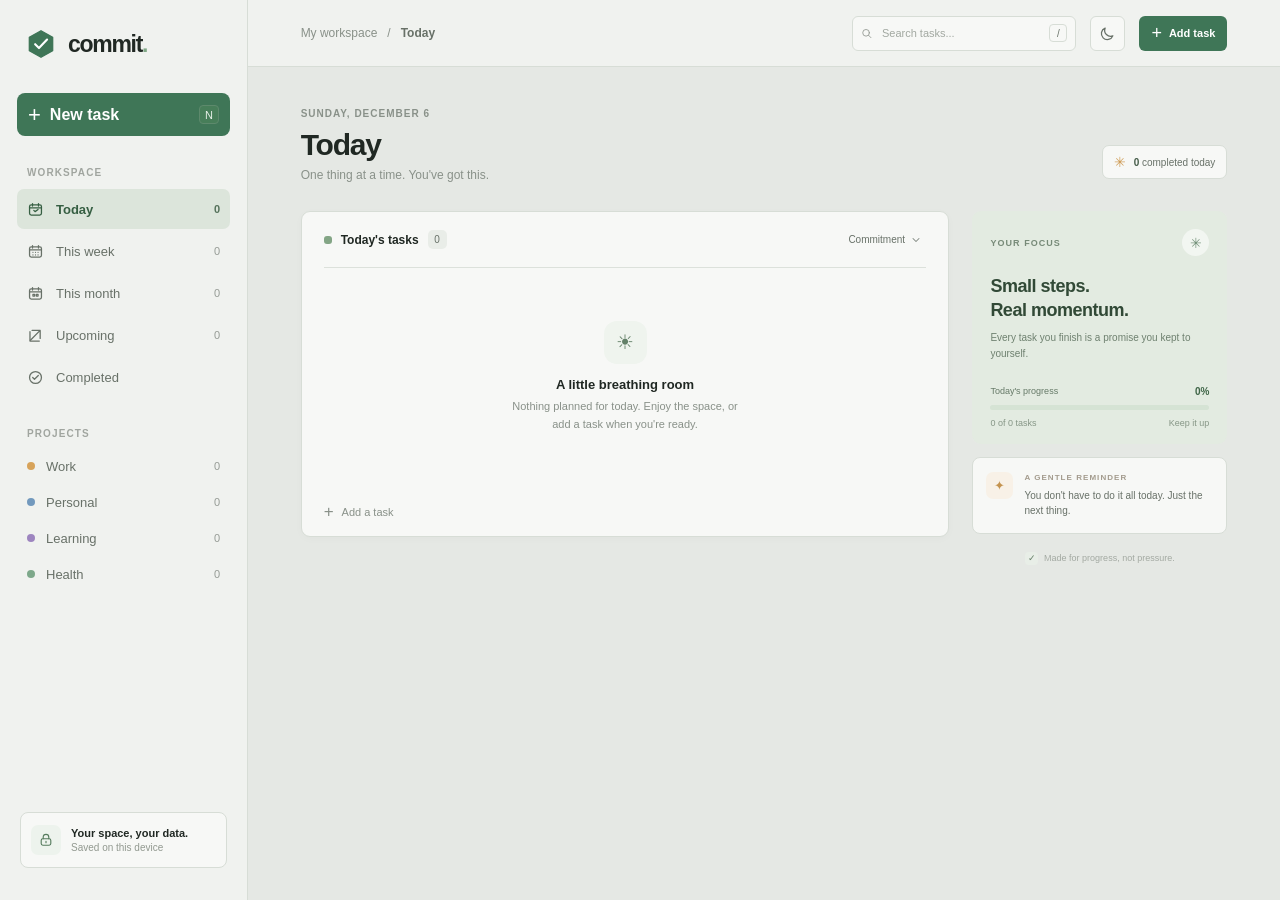
==== commit 7bc2240b: "Added Time and changed some wording on tasks" ====
--- a/index.html
+++ b/index.html
@@ -131,7 +131,7 @@
                 <label class="sort-select">
                   <span class="sr-only">Sort tasks</span>
                   <select id="sort-select">
-                    <option value="date">Due date</option>
+                    <option value="date">Commitment</option>
                     <option value="priority">Priority</option>
                     <option value="created">Date added</option>
                   </select>
@@ -183,9 +183,20 @@
             </select>
           </label>
         </div>
-        <label class="form-field due-field" for="task-due"><span class="field-label">Due date <span>(optional)</span></span>
-          <input id="task-due" name="dueDate" type="date" />
-        </label>
+        <fieldset class="commitment-field">
+          <legend class="field-label">Commitment</legend>
+          <p class="commitment-hint">Choose a day and, if helpful, a time in 15-minute increments.</p>
+          <div class="form-row commitment-row">
+            <label class="form-field" for="task-due"><span class="field-label">Day</span>
+              <input id="task-due" name="dueDate" type="date" />
+            </label>
+            <label class="form-field" for="task-time"><span class="field-label">Time <span>(optional)</span></span>
+              <select id="task-time" name="dueTime">
+                <option value="">Select a time</option>
+              </select>
+            </label>
+          </div>
+        </fieldset>
         <div class="dialog-actions">
           <button class="cancel-button" type="button" data-close-dialog>Cancel</button>
           <button class="submit-button" type="submit"><span aria-hidden="true">+</span><span id="submit-label">Add task</span></button>
--- a/src/styles.css
+++ b/src/styles.css
@@ -185,7 +185,11 @@
 .form-row { display: grid; grid-template-columns: 1fr 1fr; gap: 13px; margin-top: 17px; }
 .form-field { display: block; }
 .form-field select { appearance: auto; }
-.due-field { margin-top: 17px; }
+.commitment-field { min-width: 0; margin: 17px 0 0; padding: 0; border: 0; }
+.commitment-field legend { padding: 0; }
+.commitment-hint { margin: -2px 0 0; color: var(--text-muted); font-size: 10px; }
+.commitment-row { margin-top: 11px; }
+.form-field input:disabled, .form-field select:disabled { cursor: not-allowed; opacity: .55; }
 .field-label > span { color: #a0a69f; font-weight: 400; }
 .dialog-actions { display: flex; justify-content: flex-end; gap: 9px; margin-top: 25px; padding-top: 17px; border-top: 1px solid var(--line); }
 .cancel-button, .submit-button { min-height: 35px; padding: 0 12px; border: 1px solid var(--border); border-radius: 6px; background: var(--surface); color: var(--text-secondary); font-size: 11px; font-weight: 600; cursor: pointer; }
@@ -272,6 +276,7 @@
 :root[data-theme="dark"] .form-field input:focus { border-color: #7da680; outline-color: #38533a; }
 :root[data-theme="dark"] .field-label { color: #c2ccc3; }
 :root[data-theme="dark"] .field-label > span { color: #97a398; }
+:root[data-theme="dark"] .commitment-hint { color: var(--text-muted); }
 :root[data-theme="dark"] .undo-button { background: #314334; color: #d1e4d1; }
 :root[data-theme="dark"] .undo-button:hover { background: #3c5040; }
 :root[data-theme="dark"] .toast { border-color: #3e5342; background: #222b24; color: #c2d9c3; }
